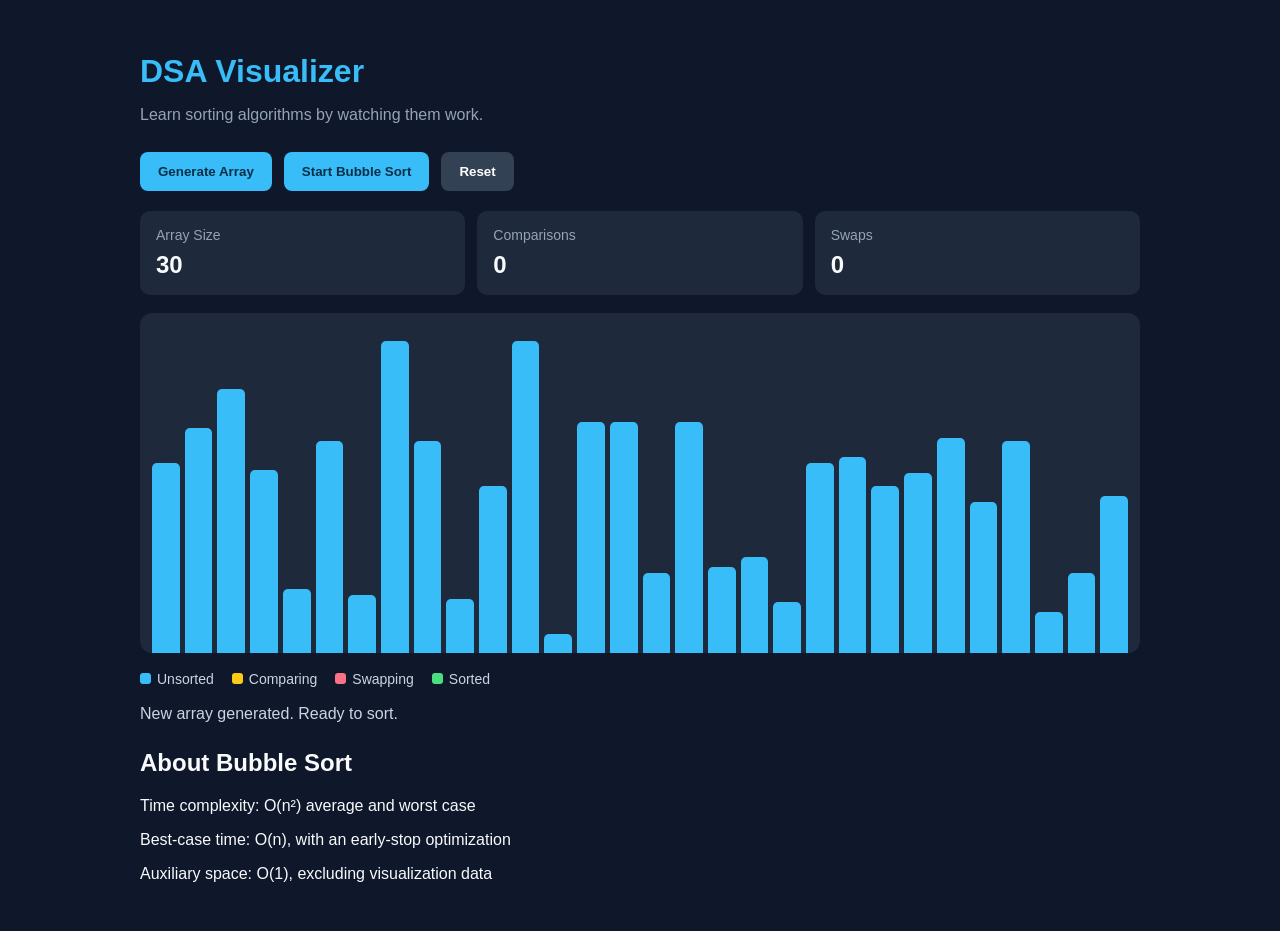
==== dsa-visualizer/Bubble Sort/index.html @ a2de72b5 "WIP - DSA visualizer binary search." ====
<!DOCTYPE html>
<html lang="en">
<head>
  <meta charset="UTF-8" />
  <meta name="viewport" content="width=device-width, initial-scale=1.0" />
  <title>DSA Visualizer</title>
  <link rel="stylesheet" href="css/style.css" />
</head>

<body>
  <main class="container">
    <h1>DSA Visualizer</h1>
    <p class="subtitle">
      Learn sorting algorithms by watching them work.
    </p>

    <div class="controls">
      <button id="generateBtn">Generate Array</button>
      <button id="sortBtn">Start Bubble Sort</button>
      <button id="resetBtn" class="secondary">Reset</button>
    </div>

    <div class="stats">
      <div class="stat">
        <span>Array Size</span>
        <strong id="size">30</strong>
      </div>
      <div class="stat">
        <span>Comparisons</span>
        <strong id="comparisons">0</strong>
      </div>
      <div class="stat">
        <span>Swaps</span>
        <strong id="swaps">0</strong>
      </div>
    </div>

    <div id="bars" aria-label="Array visualization"></div>

    <div class="legend">
      <span><i class="dot" style="background:#38bdf8"></i>Unsorted</span>
      <span><i class="dot" style="background:#facc15"></i>Comparing</span>
      <span><i class="dot" style="background:#fb7185"></i>Swapping</span>
      <span><i class="dot" style="background:#4ade80"></i>Sorted</span>
    </div>

    <p id="status" role="status">Generate an array and start sorting.</p>

    <section>
      <h2>About Bubble Sort</h2>
      <p>Time complexity: O(n²) average and worst case</p>
      <p>Best-case time: O(n), with an early-stop optimization</p>
      <p>Auxiliary space: O(1), excluding visualization data</p>
    </section>
  </main>

  <script src="js/script.js"></script>
</body>
</html>
---- dsa-visualizer/Bubble Sort/css/style.css ----
* {
  box-sizing: border-box;
}

body {
  margin: 0;
  min-height: 100vh;
  font-family: Arial, sans-serif;
  background: #0f172a;
  color: #f8fafc;
  padding: 32px 20px;
}

.container {
  max-width: 1000px;
  margin: auto;
}

h1 {
  margin-bottom: 8px;
  color: #38bdf8;
}

.subtitle {
  color: #94a3b8;
  margin-bottom: 28px;
}

.controls {
  display: flex;
  flex-wrap: wrap;
  gap: 12px;
  margin-bottom: 20px;
}

button {
  border: 0;
  border-radius: 8px;
  padding: 12px 18px;
  font-weight: bold;
  cursor: pointer;
  background: #38bdf8;
  color: #082f49;
}

button.secondary {
  background: #334155;
  color: white;
}

button:disabled {
  opacity: 0.45;
  cursor: not-allowed;
}

.stats {
  display: flex;
  flex-wrap: wrap;
  gap: 12px;
  margin-bottom: 18px;
}

.stat {
  flex: 1;
  min-width: 140px;
  background: #1e293b;
  padding: 16px;
  border-radius: 10px;
}

.stat span {
  display: block;
  color: #94a3b8;
  font-size: 14px;
  margin-bottom: 8px;
}

.stat strong {
  font-size: 24px;
}

#bars {
  height: 340px;
  display: flex;
  align-items: flex-end;
  gap: 5px;
  padding: 18px 12px 0;
  background: #1e293b;
  border-radius: 12px;
  overflow: hidden;
}

.bar {
  flex: 1;
  min-width: 0;
  background: #38bdf8;
  border-radius: 5px 5px 0 0;
  transition: height 0.12s ease;
}

.bar.comparing {
  background: #facc15;
}

.bar.swapping {
  background: #fb7185;
}

.bar.sorted {
  background: #4ade80;
}

#status {
  margin-top: 18px;
  color: #cbd5e1;
  min-height: 24px;
}

.legend {
  display: flex;
  flex-wrap: wrap;
  gap: 18px;
  color: #cbd5e1;
  font-size: 14px;
  margin-top: 18px;
}

.dot {
  display: inline-block;
  width: 11px;
  height: 11px;
  border-radius: 3px;
  margin-right: 6px;
}

@media (max-width: 600px) {
  body {
    padding: 22px 12px;
  }

  #bars {
    height: 260px;
    gap: 2px;
    padding-inline: 5px;
  }
}
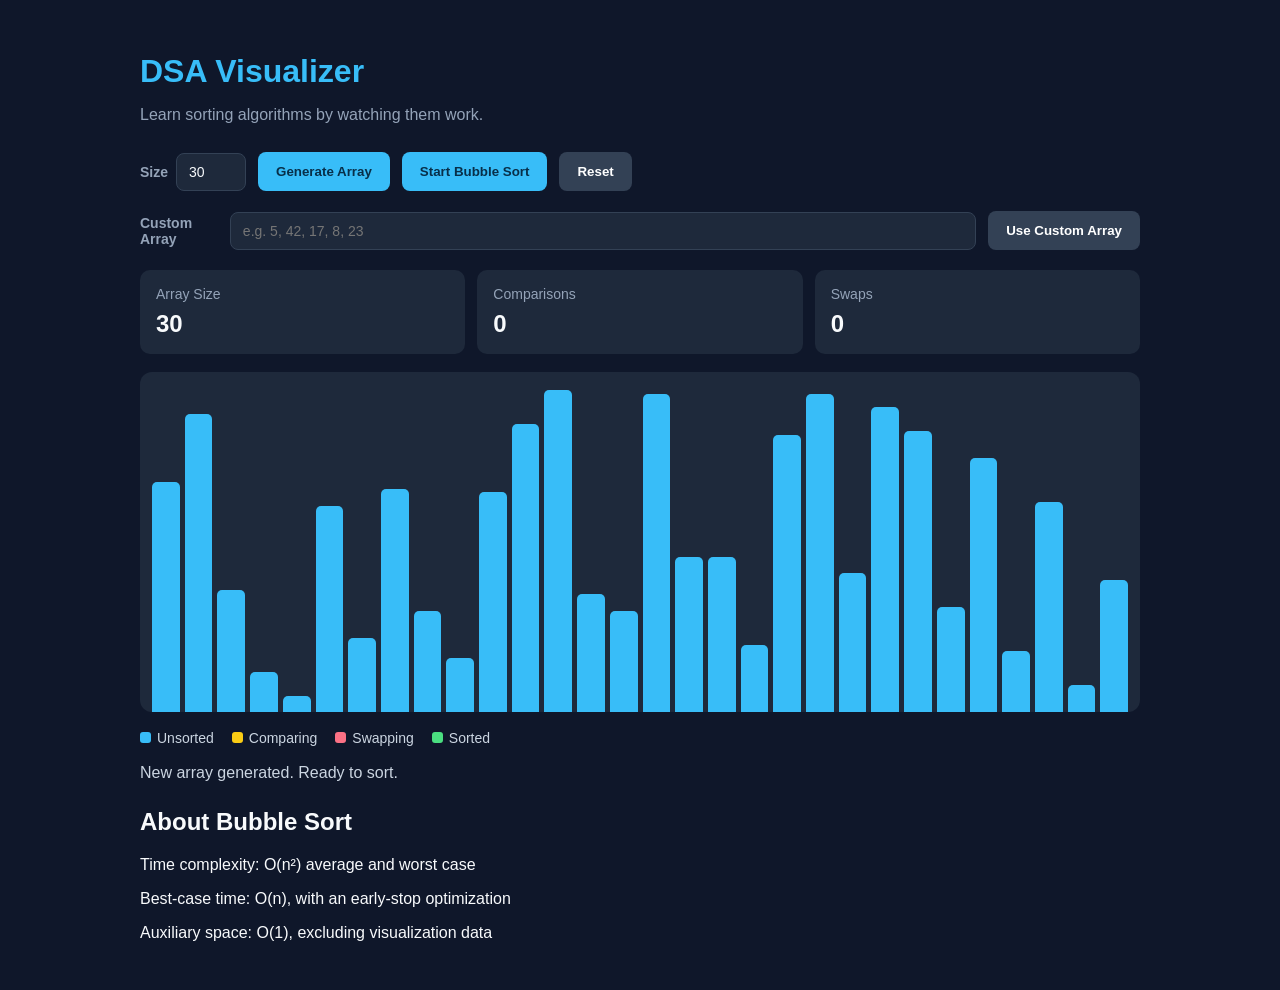
==== commit 186ff550: "Bubble sort visualizer: add custom array input Co-Authored-By: Claude Opus 5.5 <noreply@anthropic.co" ====
--- a/dsa-visualizer/Bubble Sort/index.html
+++ b/dsa-visualizer/Bubble Sort/index.html
@@ -16,9 +16,25 @@
     </p>
 
     <div class="controls">
+      <label class="field">
+        Size
+        <input type="number" id="sizeInput" min="5" max="100" value="30" />
+      </label>
       <button id="generateBtn">Generate Array</button>
       <button id="sortBtn">Start Bubble Sort</button>
       <button id="resetBtn" class="secondary">Reset</button>
+    </div>
+
+    <div class="controls">
+      <label class="field grow">
+        Custom Array
+        <input
+          type="text"
+          id="customInput"
+          placeholder="e.g. 5, 42, 17, 8, 23"
+        />
+      </label>
+      <button id="customBtn" class="secondary">Use Custom Array</button>
     </div>
 
     <div class="stats">
--- a/dsa-visualizer/Bubble Sort/css/style.css
+++ b/dsa-visualizer/Bubble Sort/css/style.css
@@ -51,6 +51,43 @@
 button:disabled {
   opacity: 0.45;
   cursor: not-allowed;
+}
+
+.field {
+  display: flex;
+  align-items: center;
+  gap: 8px;
+  color: #94a3b8;
+  font-size: 14px;
+  font-weight: bold;
+}
+
+.field.grow {
+  flex: 1;
+  min-width: 220px;
+}
+
+.field input {
+  border: 1px solid #334155;
+  border-radius: 8px;
+  background: #1e293b;
+  color: #f8fafc;
+  padding: 10px 12px;
+  font-size: 14px;
+  font-weight: normal;
+}
+
+.field input:disabled {
+  opacity: 0.45;
+  cursor: not-allowed;
+}
+
+#sizeInput {
+  width: 70px;
+}
+
+.field.grow input {
+  width: 100%;
 }
 
 .stats {
